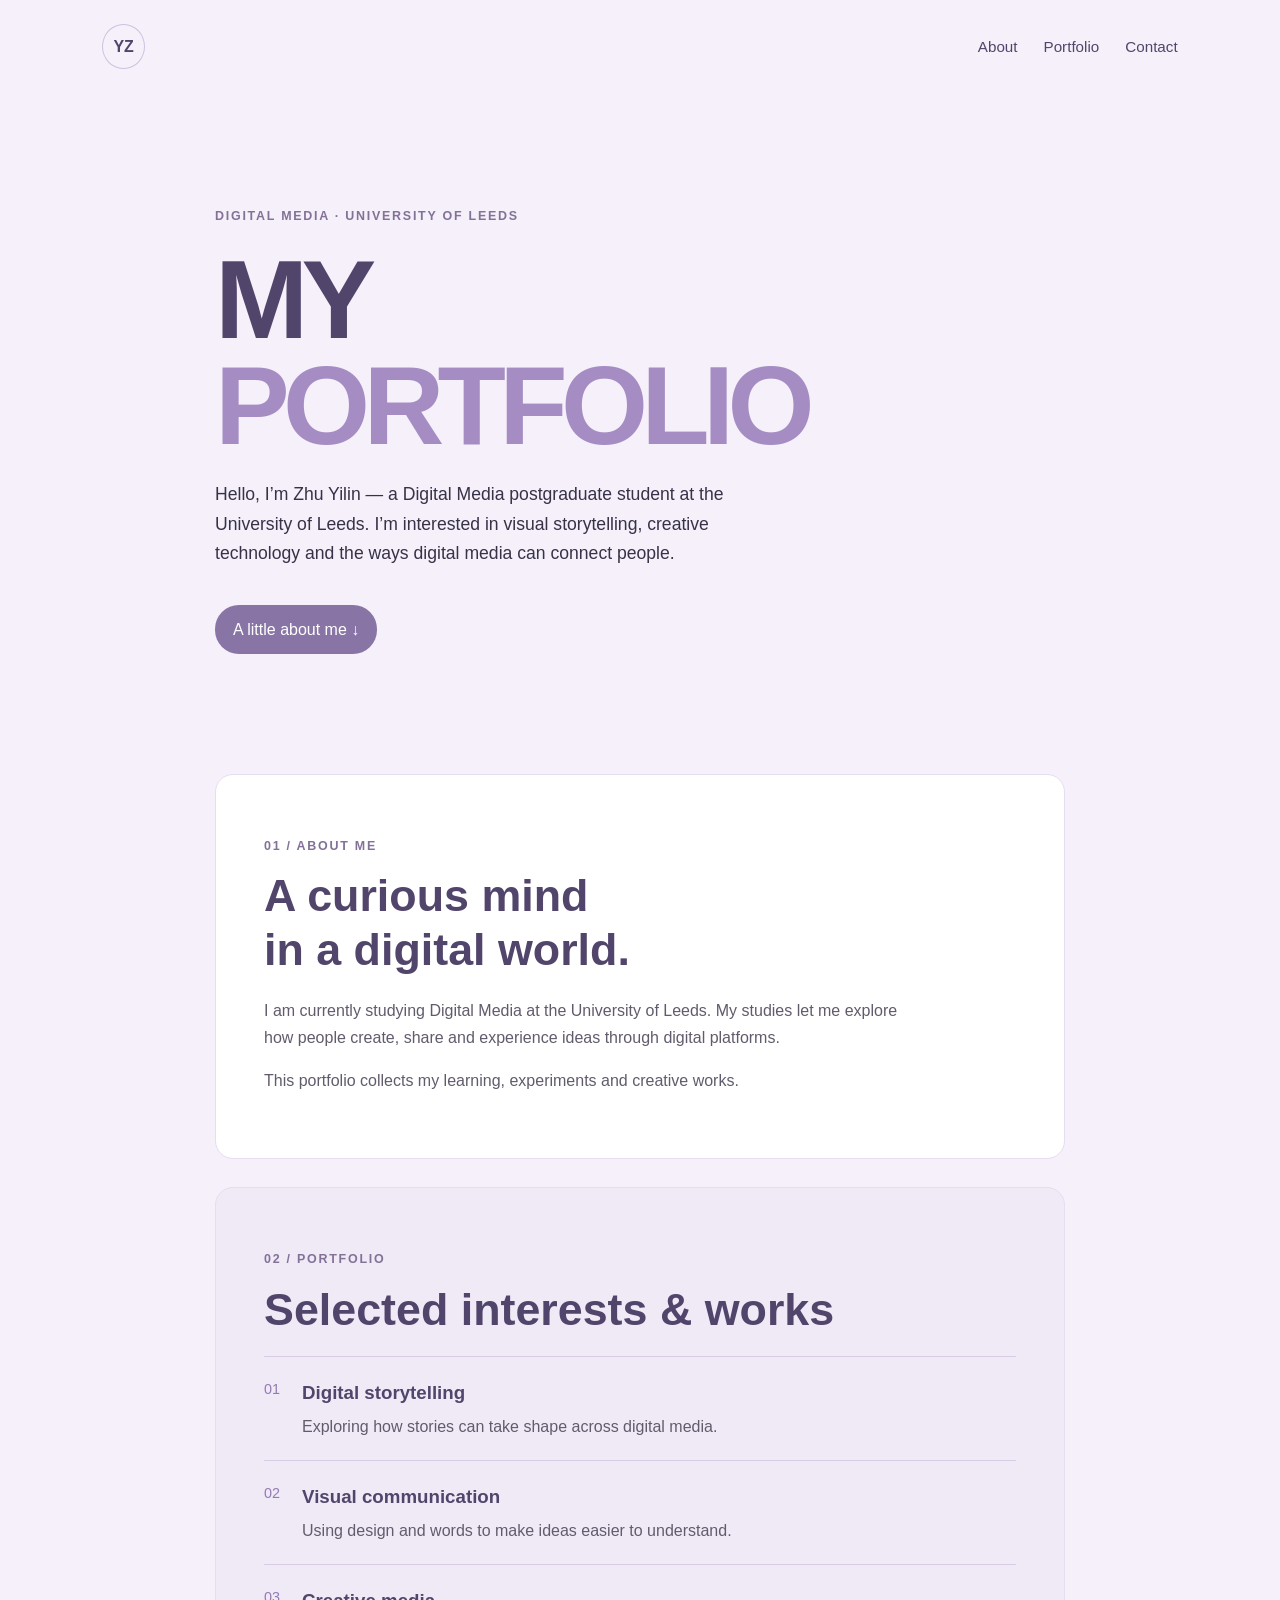
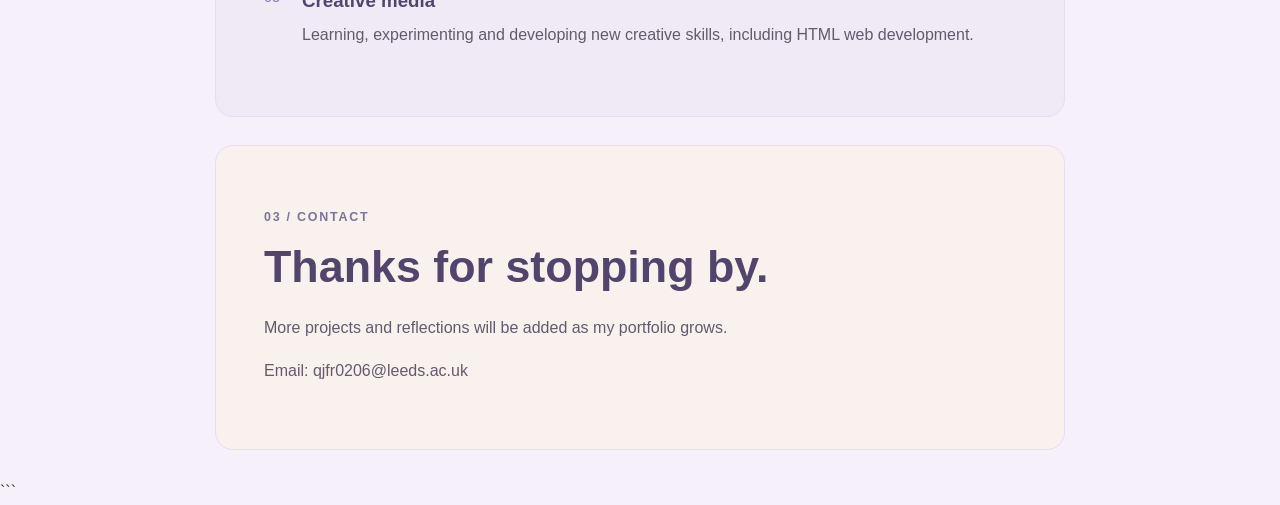
==== mywebsite/index.html @ 18464a7c "Update index.html" ====
<!doctype html>
<html>
<head>
<title> yilinwebsite</title>
<link href="yilin.css" rel="stylesheet" type="text/css" />
</head>
<body>
  <header class="site-header">
    <a class="logo" href="#">YZ</a>
    <nav>
      <a href="#about">About</a>
      <a href="#work">Portfolio</a>
      <a href="#contact">Contact</a>
    </nav>
  </header>
  <main>
    <section class="intro">
      <p class="eyebrow">DIGITAL MEDIA · UNIVERSITY OF LEEDS</p>
      <h1>MY<br><span>PORTFOLIO</span></h1>
      <p class="intro-text">
        Hello, I’m Zhu Yilin — a Digital Media postgraduate student at the University of Leeds.
        I’m interested in visual storytelling, creative technology and the ways
        digital media can connect people.
      </p>
      <a class="button" href="#about">A little about me ↓</a>
    </section>
    <section class="content-section" id="about">
      <p class="section-label">01 / ABOUT ME</p>
      <h2>A curious mind<br>in a digital world.</h2>
      <p>
        I am currently studying Digital Media at the University of Leeds.
        My studies let me explore how people create, share and experience
        ideas through digital platforms.
      </p>
      <p>
        This portfolio collects my learning, experiments and creative works.
      </p>
    </section>
    <section class="content-section work-section" id="work">
      <p class="section-label">02 / PORTFOLIO</p>
      <h2>Selected interests & works</h2>
      <div class="text-card">
        <span>01</span>
        <div>
          <h3>Digital storytelling</h3>
          <p>Exploring how stories can take shape across digital media.</p>
        </div>
      </div>
      <div class="text-card">
        <span>02</span>
        <div>
          <h3>Visual communication</h3>
          <p>Using design and words to make ideas easier to understand.</p>
        </div>
      </div>
      <div class="text-card">
        <span>03</span>
        <div>
          <h3>Creative media</h3>
          <p>Learning, experimenting and developing new creative skills, including HTML web development.</p>
        </div>
      </div>
    </section>
    <section class="content-section contact-section" id="contact">
      <p class="section-label">03 / CONTACT</p>
      <h2>Thanks for stopping by.</h2>
      <p>More projects and reflections will be added as my portfolio grows.</p>
      <p>Email: qjfr0206@leeds.ac.uk</p>
    </section>
  </main>
</body>
</html>
```
---- mywebsite/yilin.css ----
* {
  box-sizing: border-box;
}

html {
  scroll-behavior: smooth;
}

body {
  margin: 0;
  color: #373247;
  background: #f5f0fa;
  font-family: Arial, Helvetica, sans-serif;
  line-height: 1.7;
}

.site-header {
  display: flex;
  justify-content: space-between;
  align-items: center;
  padding: 24px 8%;
}

.logo {
  color: #51456b;
  font-weight: bold;
  text-decoration: none;
  border: 1px solid #cfc1df;
  border-radius: 50%;
  padding: 8px 10px;
}

nav {
  display: flex;
  gap: 26px;
}

nav a {
  color: #51456b;
  text-decoration: none;
  font-size: 0.95rem;
}

nav a:hover {
  color: #927ab4;
}

main {
  width: min(850px, 84%);
  margin: 0 auto;
}

.intro {
  padding: 100px 0 120px;
}

.eyebrow,
.section-label {
  color: #827297;
  font-size: 0.78rem;
  letter-spacing: 0.14em;
  font-weight: bold;
}

h1 {
  margin: 20px 0;
  color: #51456b;
  font-size: clamp(3.5rem, 10vw, 7rem);
  line-height: 0.95;
  letter-spacing: -0.06em;
}

h1 span {
  color: #a58dc3;
}

.intro-text {
  max-width: 560px;
  font-size: 1.1rem;
}

.button {
  display: inline-block;
  margin-top: 18px;
  padding: 11px 18px;
  color: #fff;
  background: #8874a5;
  border-radius: 24px;
  text-decoration: none;
}

.button:hover {
  background: #705c8e;
}

.content-section {
  margin: 0 0 28px;
  padding: 48px;
  background: #fff;
  border: 1px solid #e6ddef;
  border-radius: 18px;
}

.content-section h2 {
  margin: 12px 0 20px;
  color: #51456b;
  font-size: clamp(1.8rem, 5vw, 2.8rem);
  line-height: 1.2;
}

.content-section > p:not(.section-label) {
  max-width: 650px;
  color: #625b6c;
}

.work-section {
  background: #f0eaf7;
}

.text-card {
  display: flex;
  gap: 22px;
  padding: 20px 0;
  border-top: 1px solid #d9cde5;
}

.text-card span {
  color: #927ab4;
  font-size: 0.9rem;
}

.text-card h3 {
  margin: 0 0 4px;
  color: #51456b;
}

.text-card p {
  margin: 0;
  color: #625b6c;
}

.contact-section {
  background: #f8f1ed;
}

footer {
  padding: 28px 8%;
  color: #827297;
  text-align: center;
  font-size: 0.85rem;
}

@media (max-width: 600px) {
  .site-header {
    padding: 20px 8%;
  }

  nav {
    gap: 14px;
  }

  nav a {
    font-size: 0.85rem;
  }

  .intro {
    padding: 70px 0 85px;
  }

  .content-section {
    padding: 30px 24px;
  }
}
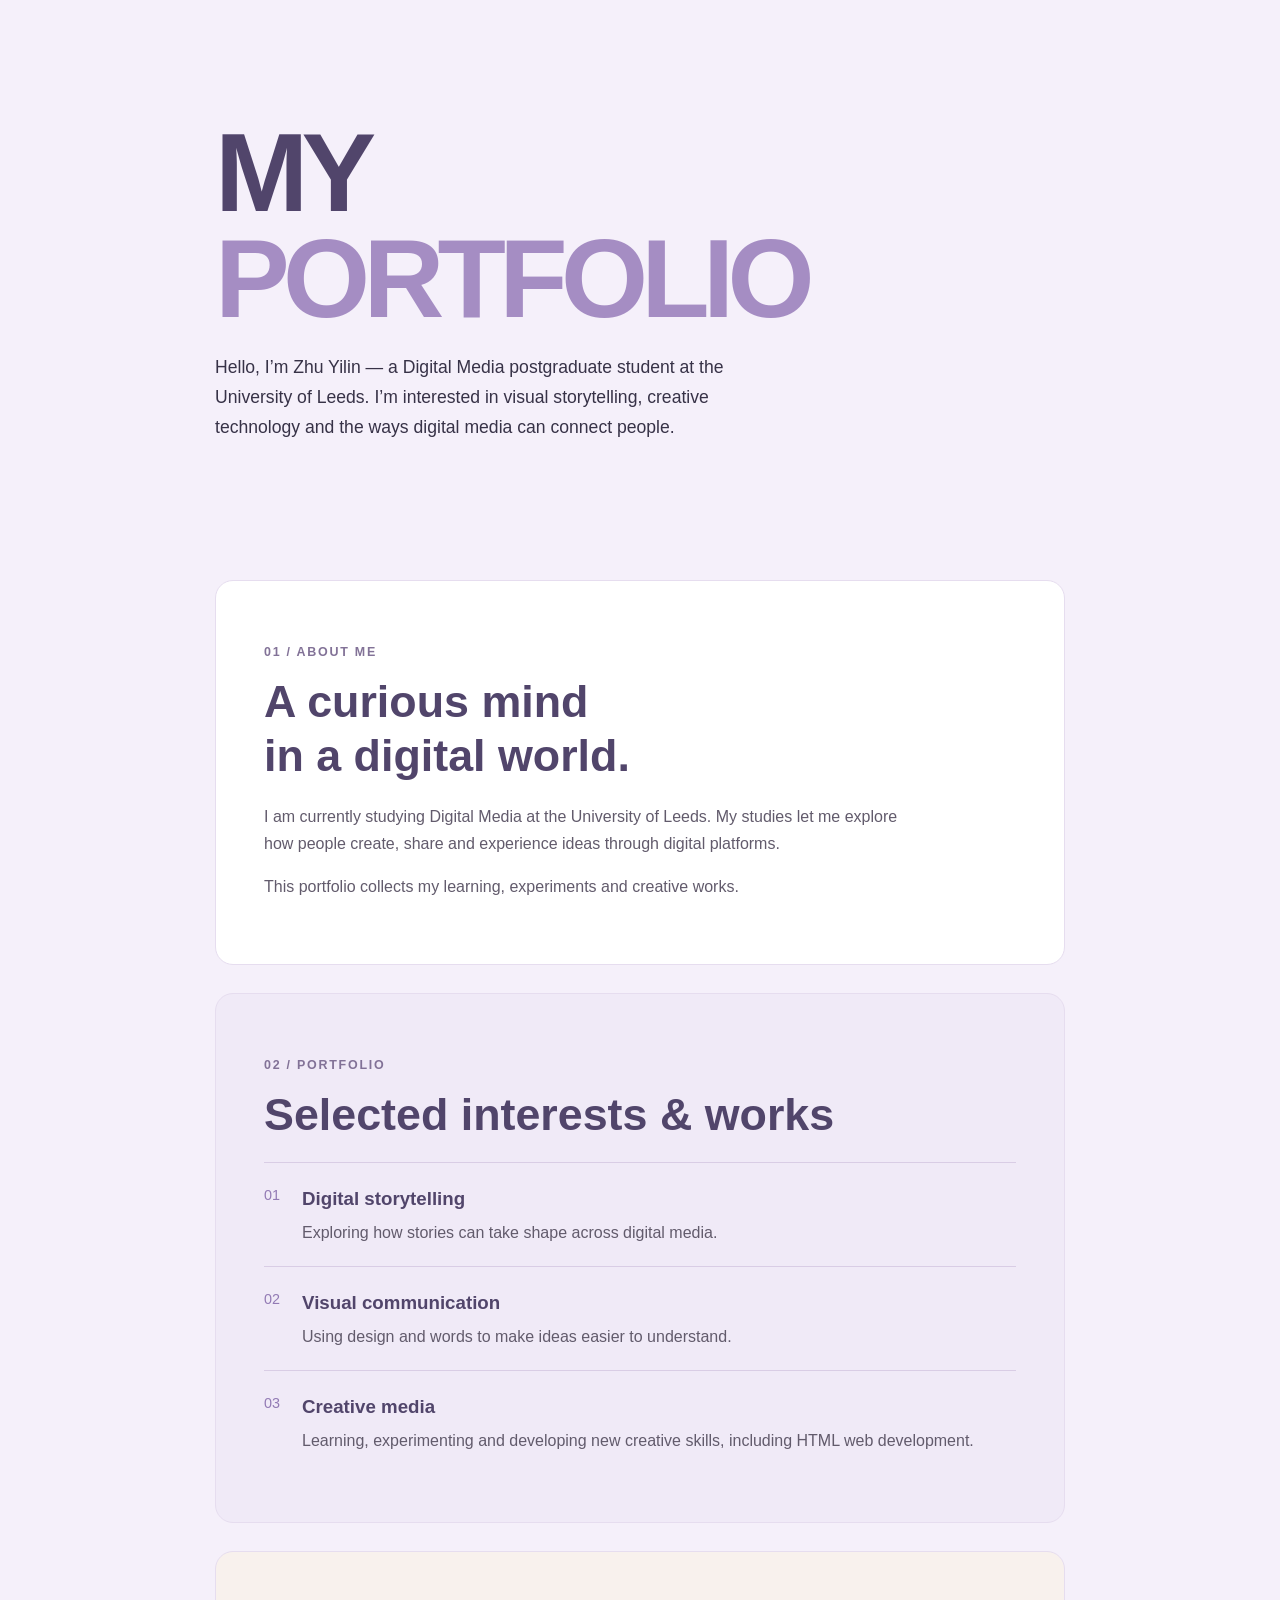
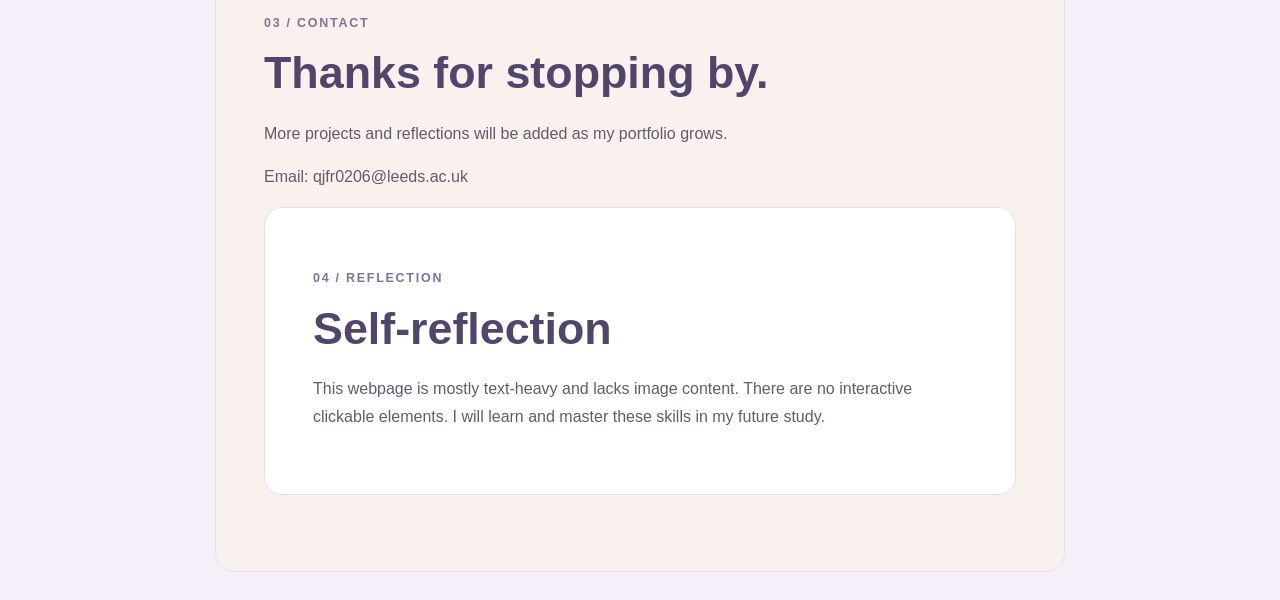
==== commit 69b5193a: "Add self-reflection section to index.html Added a reflection section to the portfolio webpage." ====
--- a/mywebsite/index.html
+++ b/mywebsite/index.html
@@ -5,24 +5,14 @@
 <link href="yilin.css" rel="stylesheet" type="text/css" />
 </head>
 <body>
-  <header class="site-header">
-    <a class="logo" href="#">YZ</a>
-    <nav>
-      <a href="#about">About</a>
-      <a href="#work">Portfolio</a>
-      <a href="#contact">Contact</a>
-    </nav>
-  </header>
   <main>
     <section class="intro">
-      <p class="eyebrow">DIGITAL MEDIA · UNIVERSITY OF LEEDS</p>
       <h1>MY<br><span>PORTFOLIO</span></h1>
       <p class="intro-text">
         Hello, I’m Zhu Yilin — a Digital Media postgraduate student at the University of Leeds.
         I’m interested in visual storytelling, creative technology and the ways
         digital media can connect people.
       </p>
-      <a class="button" href="#about">A little about me ↓</a>
     </section>
     <section class="content-section" id="about">
       <p class="section-label">01 / ABOUT ME</p>
@@ -66,8 +56,15 @@
       <h2>Thanks for stopping by.</h2>
       <p>More projects and reflections will be added as my portfolio grows.</p>
       <p>Email: qjfr0206@leeds.ac.uk</p>
+    <section class="content-section">
+      <p class="section-label">04 / REFLECTION</p>
+      <h2>Self-reflection</h2>
+      <p>
+        This webpage is mostly text-heavy and lacks image content.
+        There are no interactive clickable elements.
+        I will learn and master these skills in my future study.
+      </p>
     </section>
   </main>
 </body>
 </html>
-```
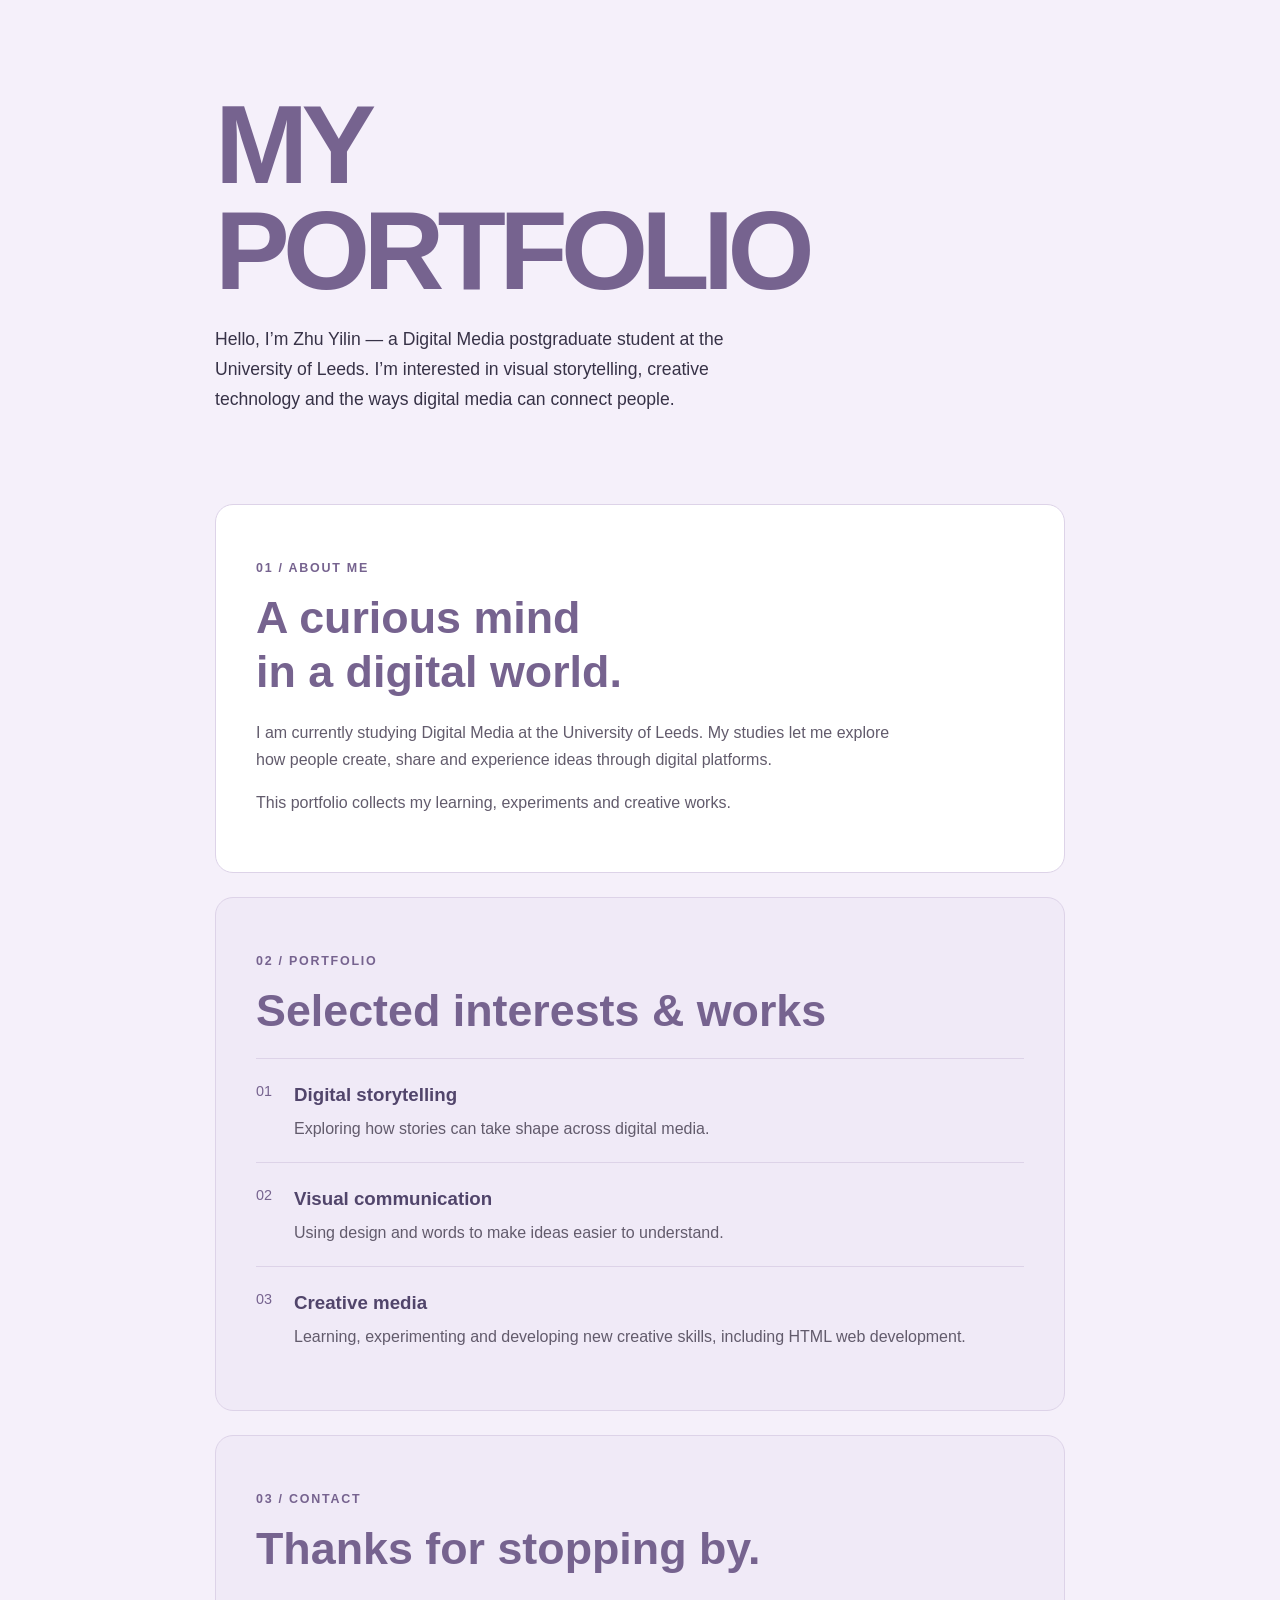
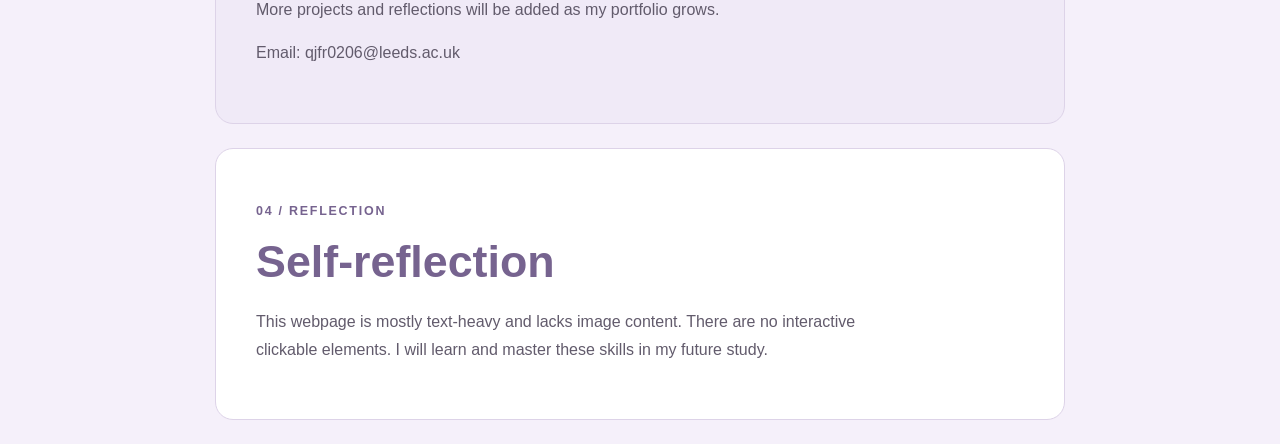
==== commit 5e9e7cb5: "Fix HTML formatting and structure" ====
--- a/mywebsite/index.html
+++ b/mywebsite/index.html
@@ -56,6 +56,7 @@
       <h2>Thanks for stopping by.</h2>
       <p>More projects and reflections will be added as my portfolio grows.</p>
       <p>Email: qjfr0206@leeds.ac.uk</p>
+     </section>     
     <section class="content-section">
       <p class="section-label">04 / REFLECTION</p>
       <h2>Self-reflection</h2>
--- a/mywebsite/yilin.css
+++ b/mywebsite/yilin.css
@@ -1,11 +1,9 @@
 * {
   box-sizing: border-box;
 }
-
 html {
   scroll-behavior: smooth;
 }
-
 body {
   margin: 0;
   color: #373247;
@@ -13,161 +11,89 @@
   font-family: Arial, Helvetica, sans-serif;
   line-height: 1.7;
 }
-
-.site-header {
-  display: flex;
-  justify-content: space-between;
-  align-items: center;
-  padding: 24px 8%;
-}
-
-.logo {
-  color: #51456b;
-  font-weight: bold;
-  text-decoration: none;
-  border: 1px solid #cfc1df;
-  border-radius: 50%;
-  padding: 8px 10px;
-}
-
-nav {
-  display: flex;
-  gap: 26px;
-}
-
-nav a {
-  color: #51456b;
-  text-decoration: none;
-  font-size: 0.95rem;
-}
-
-nav a:hover {
-  color: #927ab4;
-}
-
 main {
   width: min(850px, 84%);
   margin: 0 auto;
 }
-
+/* 首页大标题区域 */
 .intro {
-  padding: 100px 0 120px;
+  padding: 72px 0;
 }
-
-.eyebrow,
+h1 {
+  margin: 20px 0;
+  color: #76638f;
+  font-size: clamp(3.5rem, 10vw, 7rem);
+  line-height: 0.95;
+  letter-spacing: -0.06em;
+}
+/* 让 MY 和 PORTFOLIO 使用相同颜色 */
+h1 span {
+  color: inherit;
+}
+.intro-text {
+  max-width: 560px;
+  font-size: 1.1rem;
+}
+/* 各内容区域采用相同的间距和内边距 */
+.content-section {
+  margin: 0 0 24px;
+  padding: 40px;
+  background: #fff;
+  border: 1px solid #ddd3e8;
+  border-radius: 18px;
+}
 .section-label {
-  color: #827297;
+  color: #76638f;
   font-size: 0.78rem;
   letter-spacing: 0.14em;
   font-weight: bold;
 }
-
-h1 {
-  margin: 20px 0;
-  color: #51456b;
-  font-size: clamp(3.5rem, 10vw, 7rem);
-  line-height: 0.95;
-  letter-spacing: -0.06em;
-}
-
-h1 span {
-  color: #a58dc3;
-}
-
-.intro-text {
-  max-width: 560px;
-  font-size: 1.1rem;
-}
-
-.button {
-  display: inline-block;
-  margin-top: 18px;
-  padding: 11px 18px;
-  color: #fff;
-  background: #8874a5;
-  border-radius: 24px;
-  text-decoration: none;
-}
-
-.button:hover {
-  background: #705c8e;
-}
-
-.content-section {
-  margin: 0 0 28px;
-  padding: 48px;
-  background: #fff;
-  border: 1px solid #e6ddef;
-  border-radius: 18px;
-}
-
 .content-section h2 {
   margin: 12px 0 20px;
-  color: #51456b;
+  color: #76638f;
   font-size: clamp(1.8rem, 5vw, 2.8rem);
   line-height: 1.2;
 }
-
 .content-section > p:not(.section-label) {
   max-width: 650px;
   color: #625b6c;
 }
-
 .work-section {
   background: #f0eaf7;
 }
-
 .text-card {
   display: flex;
   gap: 22px;
   padding: 20px 0;
-  border-top: 1px solid #d9cde5;
+  border-top: 1px solid #ddd3e8;
 }
-
 .text-card span {
-  color: #927ab4;
+  color: #76638f;
   font-size: 0.9rem;
 }
-
 .text-card h3 {
   margin: 0 0 4px;
   color: #51456b;
 }
-
 .text-card p {
   margin: 0;
   color: #625b6c;
 }
-
 .contact-section {
-  background: #f8f1ed;
+  background: #f0eaf7;
+}
+.content-section:last-of-type {
+  background: #ffffff;
 }
 
-footer {
-  padding: 28px 8%;
-  color: #827297;
-  text-align: center;
-  font-size: 0.85rem;
-}
-
-@media (max-width: 600px) {
-  .site-header {
-    padding: 20px 8%;
+ (max-width: 600px) {
+  main {
+    width: 88%;
   }
-
-  nav {
-    gap: 14px;
+  .intro {
+    padding: 56px 0;
   }
-
-  nav a {
-    font-size: 0.85rem;
-  }
-
-  .intro {
-    padding: 70px 0 85px;
-  }
-
   .content-section {
-    padding: 30px 24px;
+    padding: 28px 24px;
   }
 }
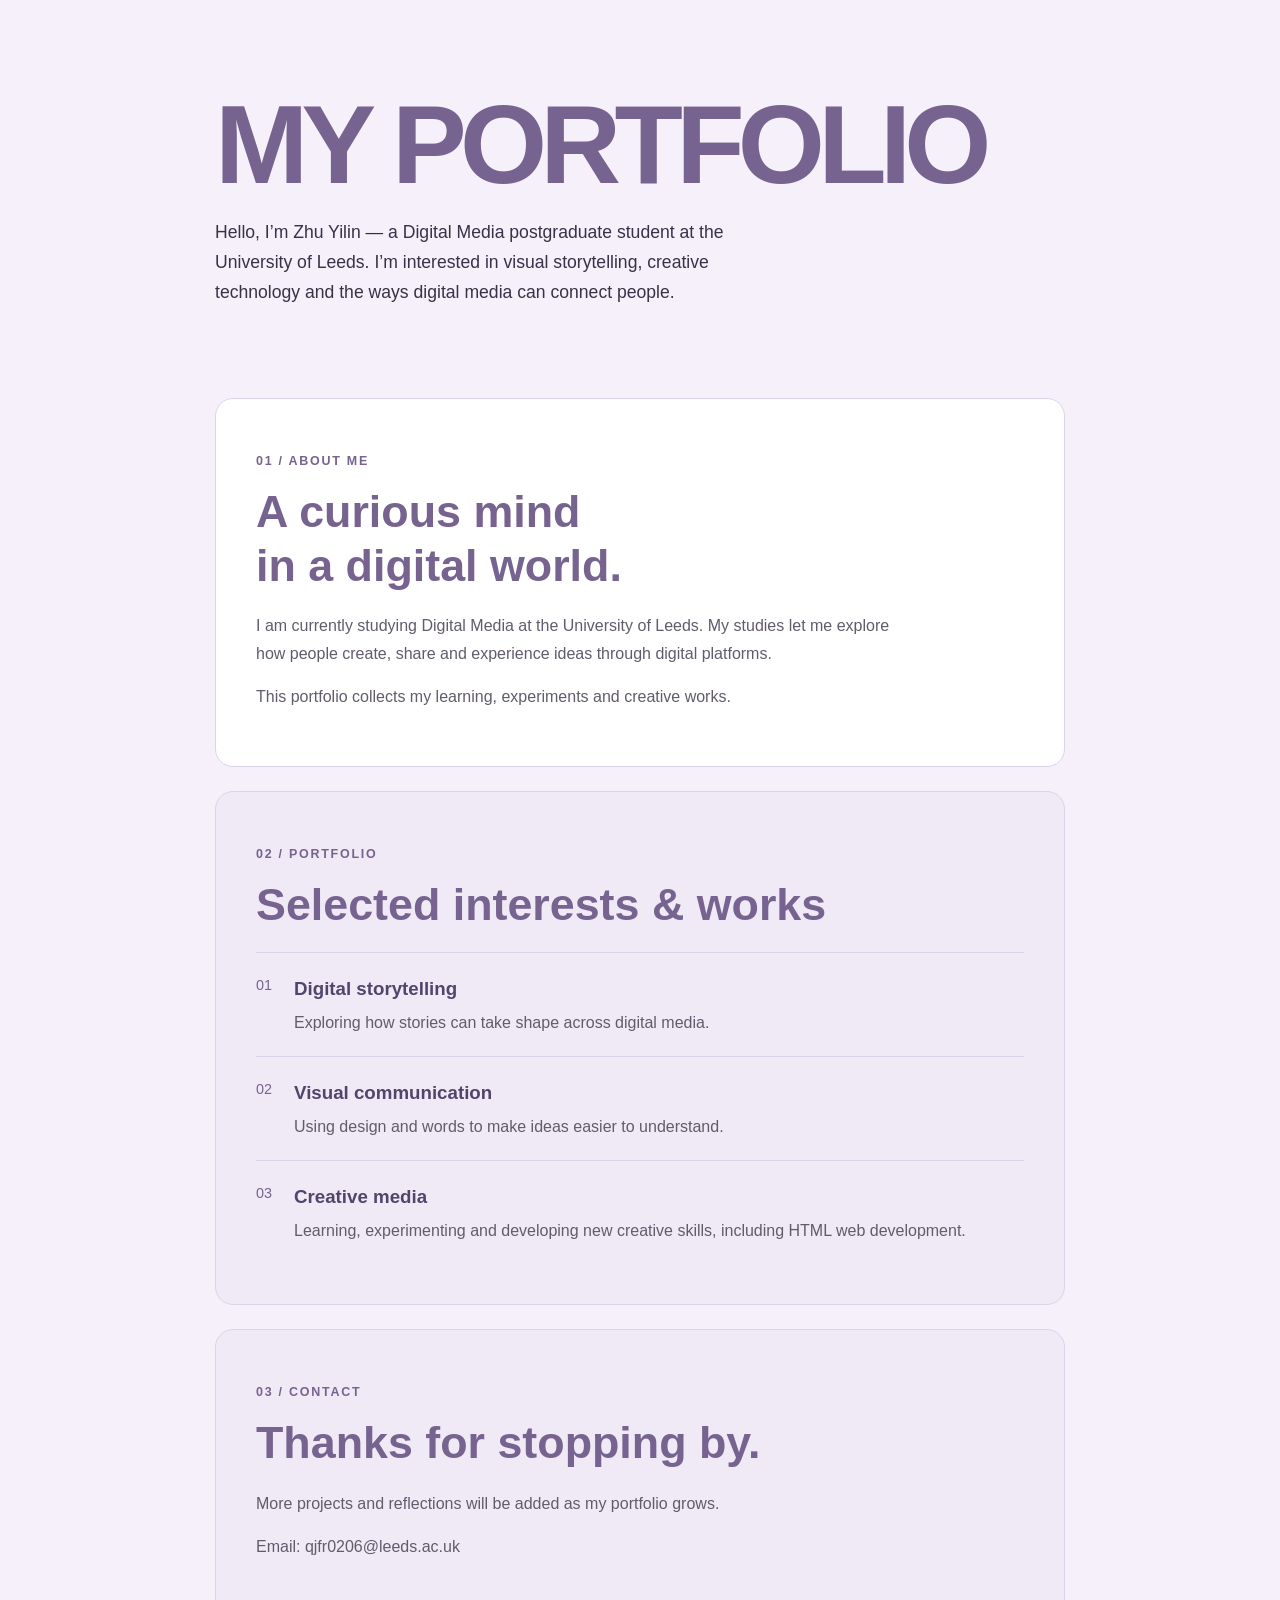
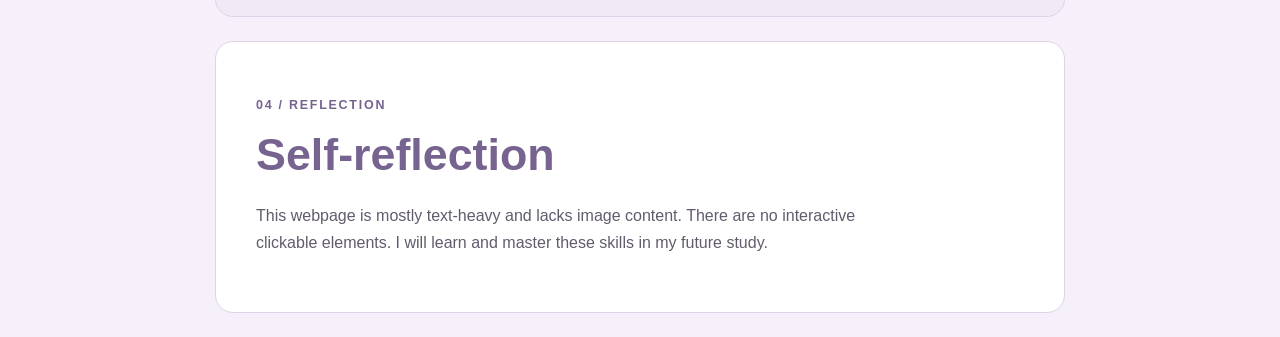
==== commit b376e64d: "Fix HTML formatting and improve readability" ====
--- a/mywebsite/index.html
+++ b/mywebsite/index.html
@@ -7,7 +7,7 @@
 <body>
   <main>
     <section class="intro">
-      <h1>MY<br><span>PORTFOLIO</span></h1>
+      <h1>MY PORTFOLIO</h1>
       <p class="intro-text">
         Hello, I’m Zhu Yilin — a Digital Media postgraduate student at the University of Leeds.
         I’m interested in visual storytelling, creative technology and the ways
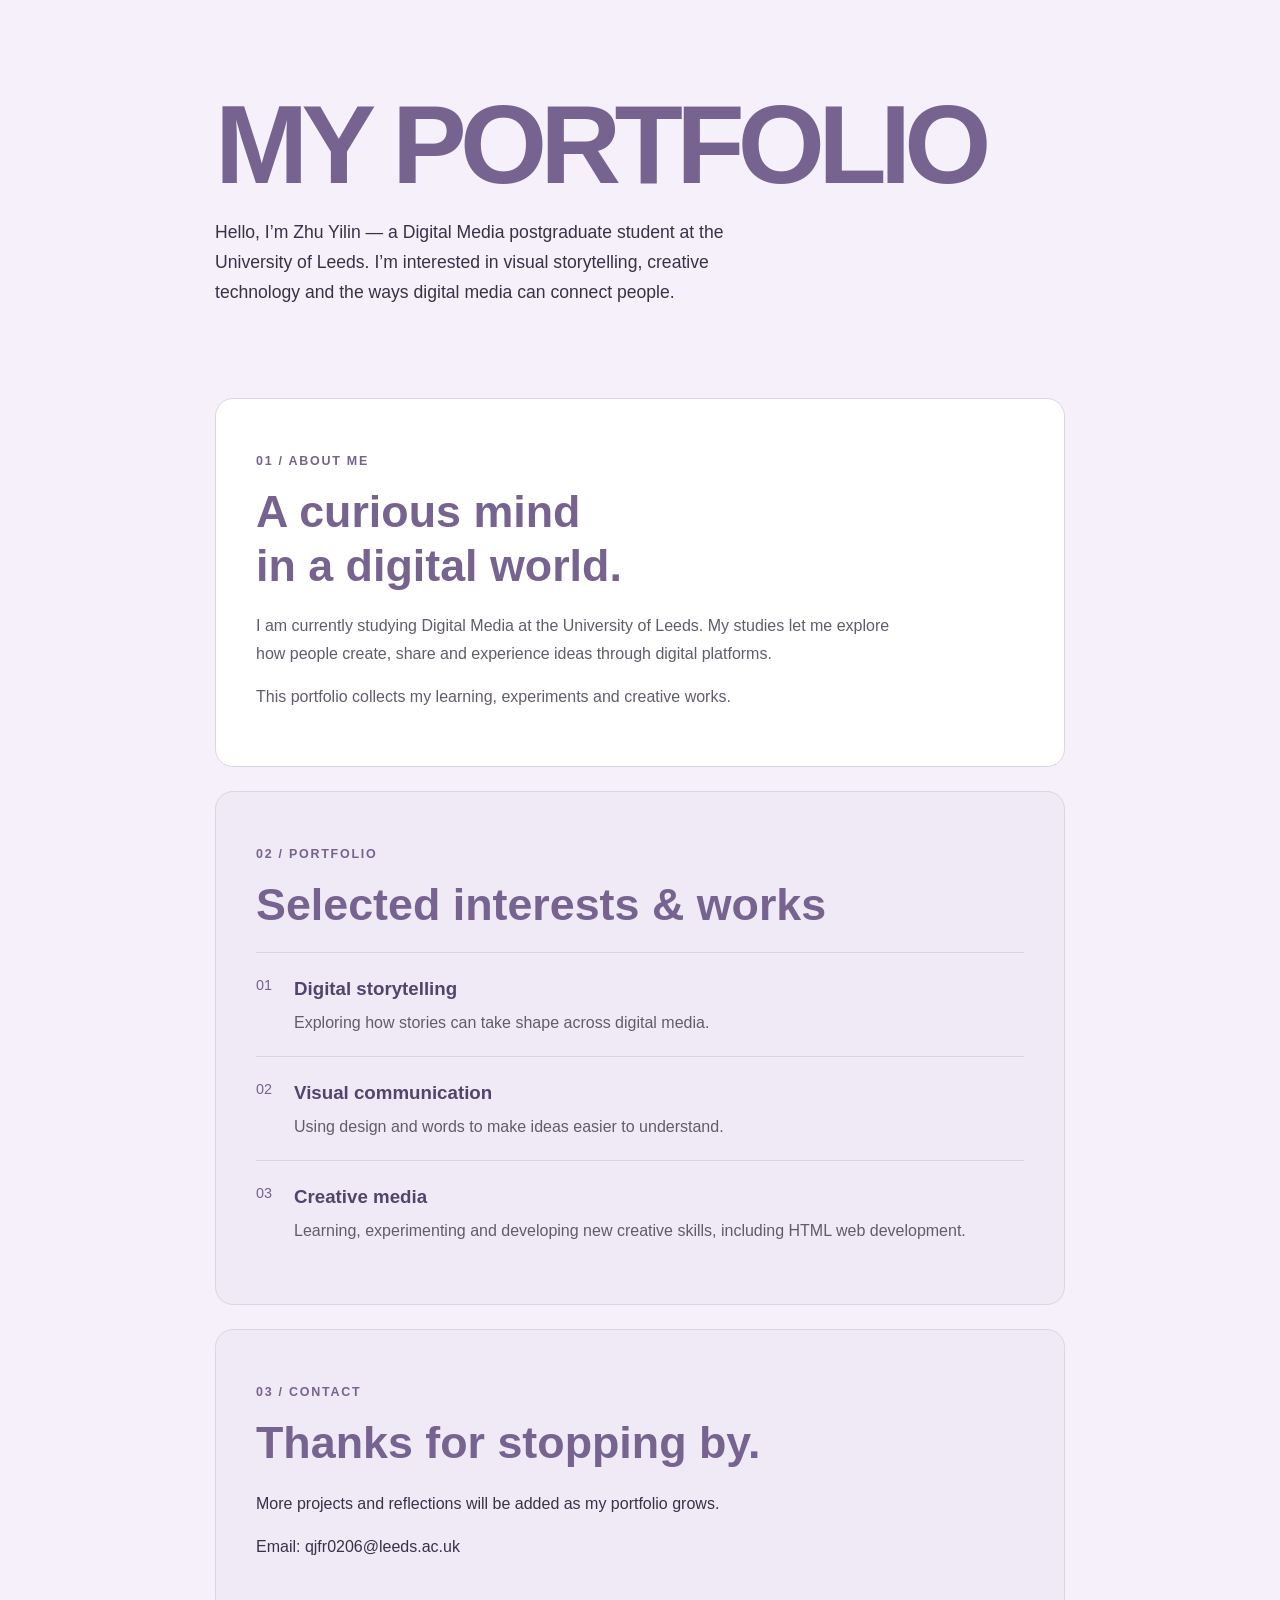
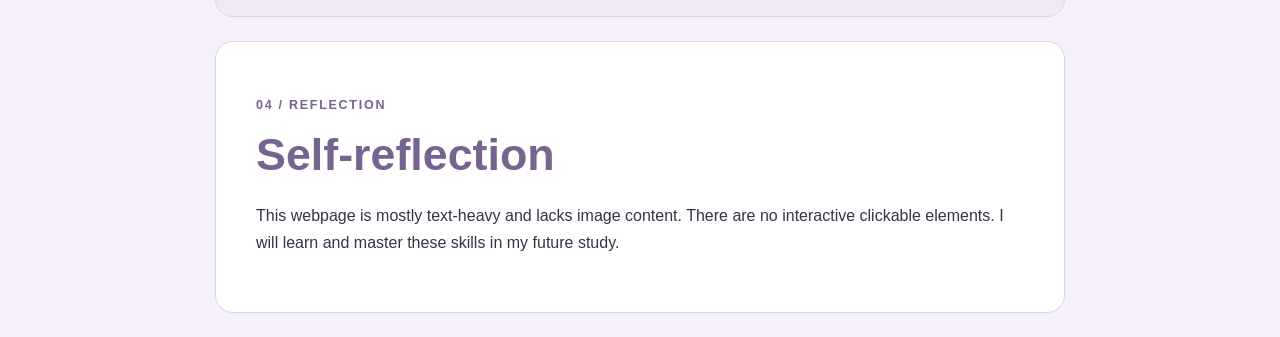
==== commit ffe2bc75: "Fix HTML formatting and structure" ====
--- a/mywebsite/index.html
+++ b/mywebsite/index.html
@@ -53,18 +53,22 @@
     </section>
     <section class="content-section contact-section" id="contact">
       <p class="section-label">03 / CONTACT</p>
+       <div>
       <h2>Thanks for stopping by.</h2>
       <p>More projects and reflections will be added as my portfolio grows.</p>
       <p>Email: qjfr0206@leeds.ac.uk</p>
+      </div>
      </section>     
     <section class="content-section">
       <p class="section-label">04 / REFLECTION</p>
+       <div>
       <h2>Self-reflection</h2>
       <p>
         This webpage is mostly text-heavy and lacks image content.
         There are no interactive clickable elements.
         I will learn and master these skills in my future study.
       </p>
+      </div>
     </section>
   </main>
 </body>
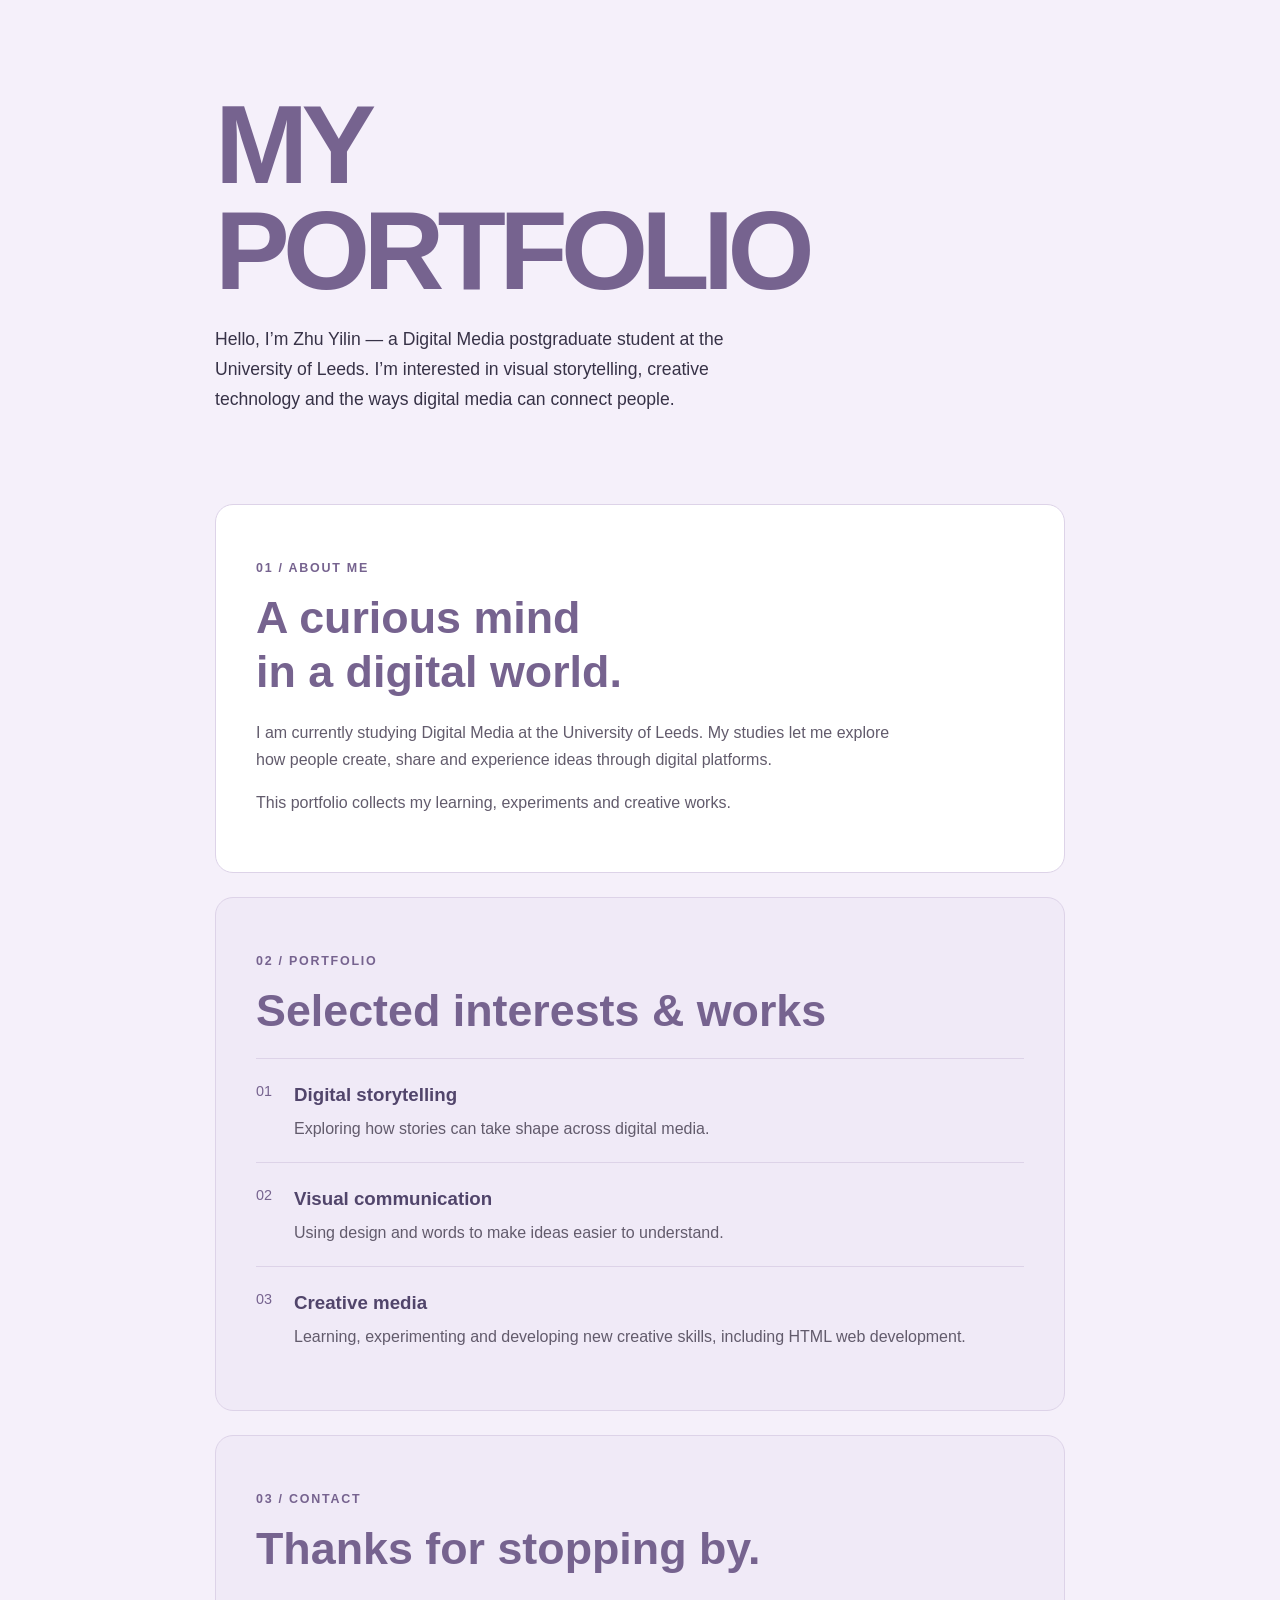
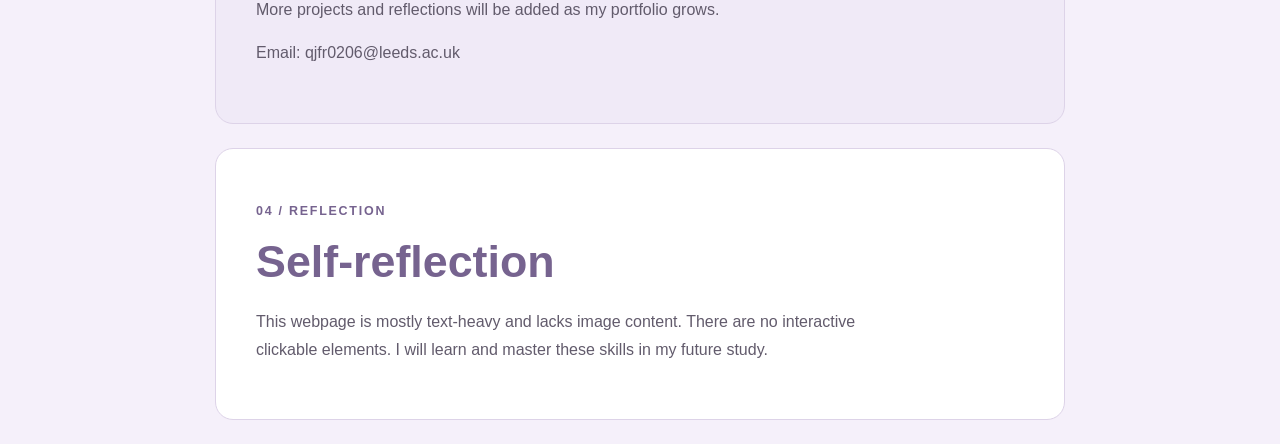
==== commit 23e51dc2: "Update index.html" ====
--- a/mywebsite/index.html
+++ b/mywebsite/index.html
@@ -7,7 +7,7 @@
 <body>
   <main>
     <section class="intro">
-      <h1>MY PORTFOLIO</h1>
+      <h1>MY<br><span>PORTFOLIO</span></h1>
       <p class="intro-text">
         Hello, I’m Zhu Yilin — a Digital Media postgraduate student at the University of Leeds.
         I’m interested in visual storytelling, creative technology and the ways
@@ -53,22 +53,18 @@
     </section>
     <section class="content-section contact-section" id="contact">
       <p class="section-label">03 / CONTACT</p>
-       <div>
       <h2>Thanks for stopping by.</h2>
       <p>More projects and reflections will be added as my portfolio grows.</p>
       <p>Email: qjfr0206@leeds.ac.uk</p>
-      </div>
-     </section>     
+    </section>
     <section class="content-section">
       <p class="section-label">04 / REFLECTION</p>
-       <div>
       <h2>Self-reflection</h2>
       <p>
         This webpage is mostly text-heavy and lacks image content.
         There are no interactive clickable elements.
         I will learn and master these skills in my future study.
       </p>
-      </div>
     </section>
   </main>
 </body>
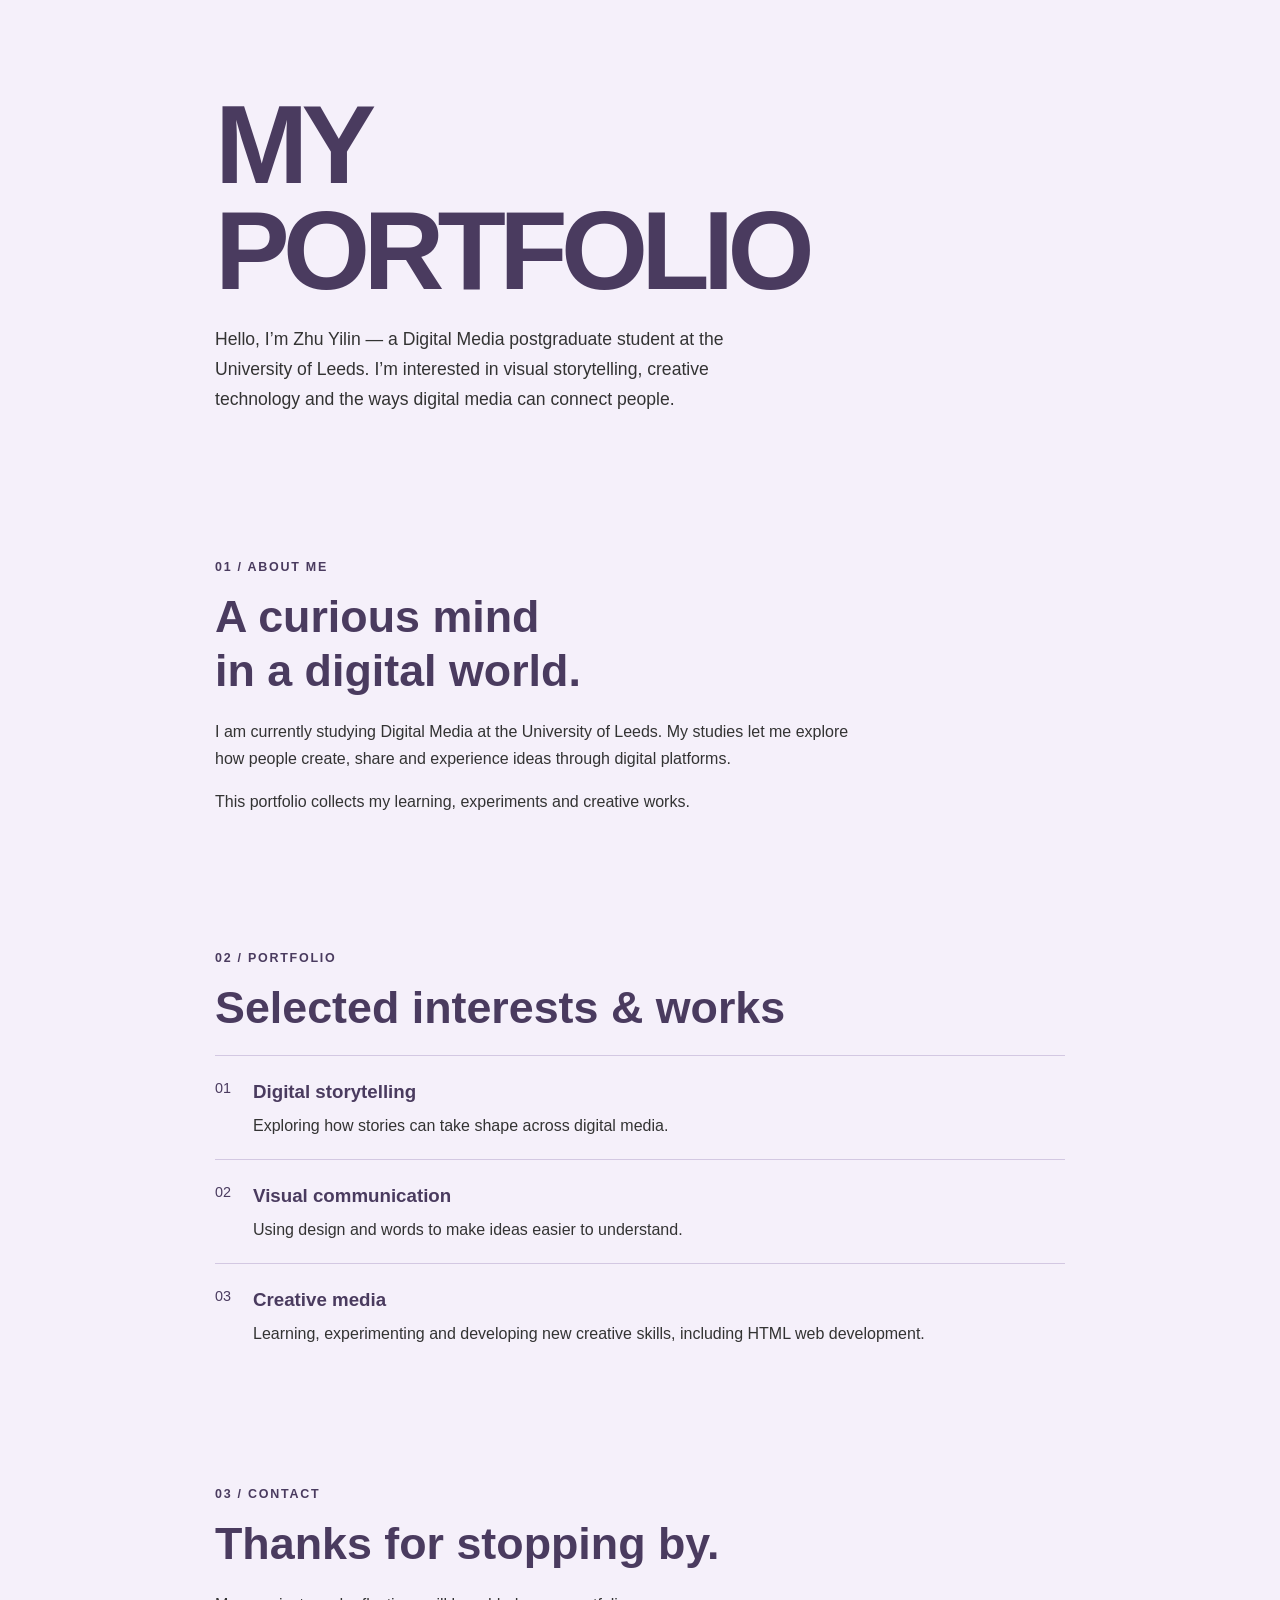
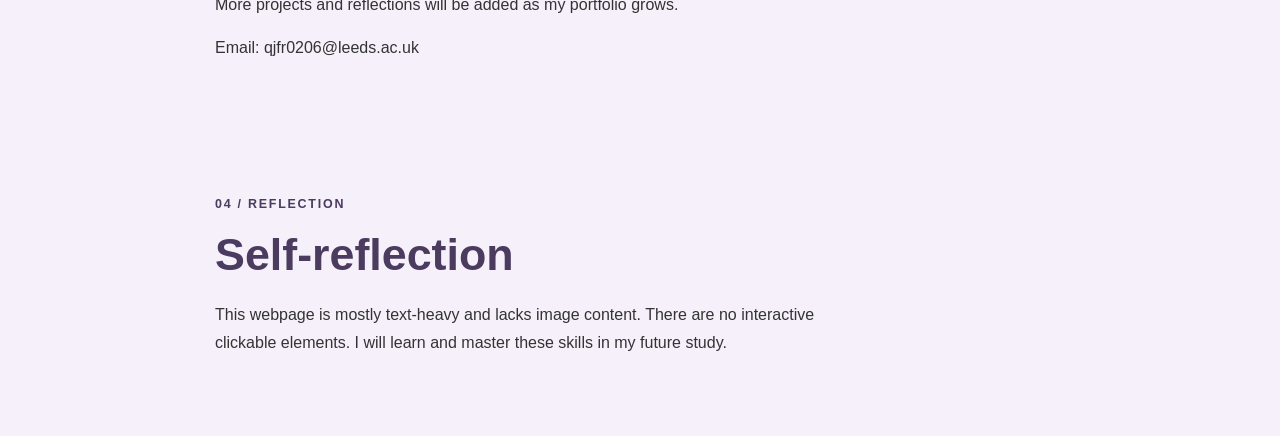
==== commit 6d3354ad: "Fix HTML formatting issues in index.html" ====
--- a/mywebsite/index.html
+++ b/mywebsite/index.html
@@ -69,3 +69,6 @@
   </main>
 </body>
 </html>
+  </main>
+</body>
+</html>
--- a/mywebsite/yilin.css
+++ b/mywebsite/yilin.css
@@ -6,8 +6,7 @@
 }
 body {
   margin: 0;
-  color: #373247;
-  background: #f5f0fa;
+  background: #f5f0fa; /* 全局统一底色，所有section和页面底色保持一致 */
   font-family: Arial, Helvetica, sans-serif;
   line-height: 1.7;
 }
@@ -21,72 +20,62 @@
 }
 h1 {
   margin: 20px 0;
-  color: #76638f;
+  color: #4a3b5f; /* 主标题深色 */
   font-size: clamp(3.5rem, 10vw, 7rem);
   line-height: 0.95;
   letter-spacing: -0.06em;
 }
-/* 让 MY 和 PORTFOLIO 使用相同颜色 */
 h1 span {
   color: inherit;
 }
 .intro-text {
   max-width: 560px;
   font-size: 1.1rem;
+  color: #333333; /* 正文文字色 */
 }
-/* 各内容区域采用相同的间距和内边距 */
+/* 内容区域：去掉边框、圆角，背景和页面保持一样，无框 */
 .content-section {
   margin: 0 0 24px;
-  padding: 40px;
-  background: #fff;
-  border: 1px solid #ddd3e8;
-  border-radius: 18px;
+  padding: 40px 0;
+  background: transparent;
 }
 .section-label {
-  color: #76638f;
+  color: #4a3b5f;
   font-size: 0.78rem;
   letter-spacing: 0.14em;
   font-weight: bold;
 }
 .content-section h2 {
   margin: 12px 0 20px;
-  color: #76638f;
+  color: #4a3b5f;
   font-size: clamp(1.8rem, 5vw, 2.8rem);
   line-height: 1.2;
 }
 .content-section > p:not(.section-label) {
   max-width: 650px;
-  color: #625b6c;
-}
-.work-section {
-  background: #f0eaf7;
+  color: #333333;
 }
 .text-card {
   display: flex;
   gap: 22px;
   padding: 20px 0;
-  border-top: 1px solid #ddd3e8;
+  border-top: 1px solid #d3c8e2; /* 仅保留细分割线，不做外框 */
 }
 .text-card span {
-  color: #76638f;
+  color: #4a3b5f;
   font-size: 0.9rem;
 }
 .text-card h3 {
   margin: 0 0 4px;
-  color: #51456b;
+  color: #4a3b5f;
 }
 .text-card p {
   margin: 0;
-  color: #625b6c;
+  color: #333333;
 }
-.contact-section {
-  background: #f0eaf7;
-}
-.content-section:last-of-type {
-  background: #ffffff;
-}
+/* 删除单独板块背景色，全部统一，work-section / contact-section 不再设置背景 */
 
- (max-width: 600px) {
+@media (max-width: 600px) {
   main {
     width: 88%;
   }
@@ -94,6 +83,6 @@
     padding: 56px 0;
   }
   .content-section {
-    padding: 28px 24px;
+    padding: 28px 0;
   }
 }
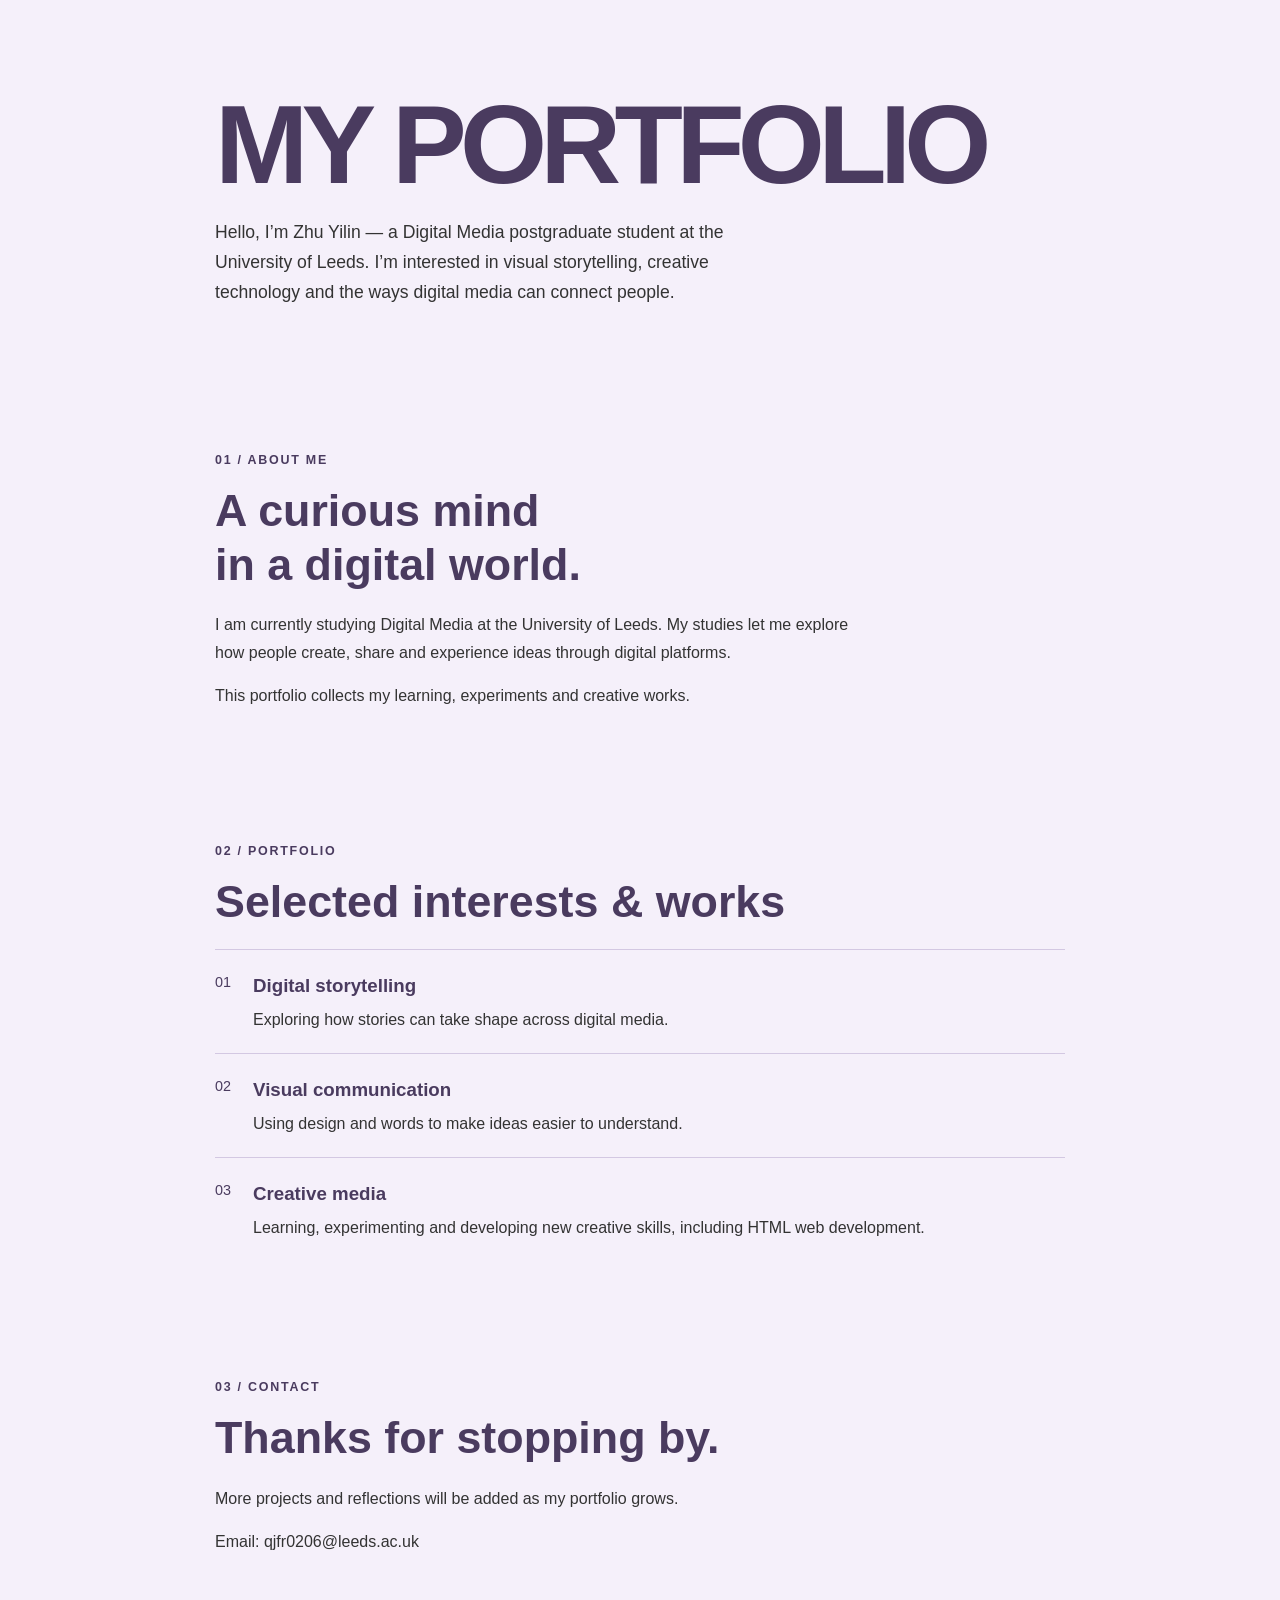
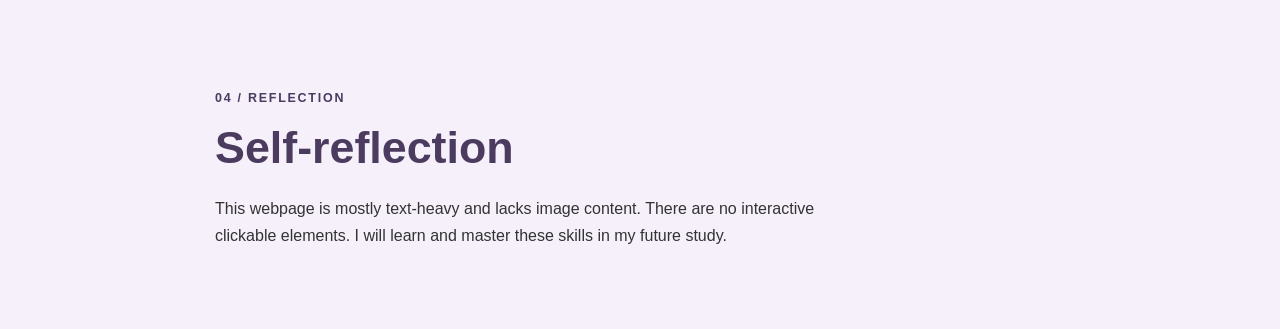
==== commit 3ae758a0: "Revise index.html for improved portfolio presentation Updated HTML structure and content for the por" ====
--- a/mywebsite/index.html
+++ b/mywebsite/index.html
@@ -7,7 +7,7 @@
 <body>
   <main>
     <section class="intro">
-      <h1>MY<br><span>PORTFOLIO</span></h1>
+      <h1>MY PORTFOLIO</h1>
       <p class="intro-text">
         Hello, I’m Zhu Yilin — a Digital Media postgraduate student at the University of Leeds.
         I’m interested in visual storytelling, creative technology and the ways
